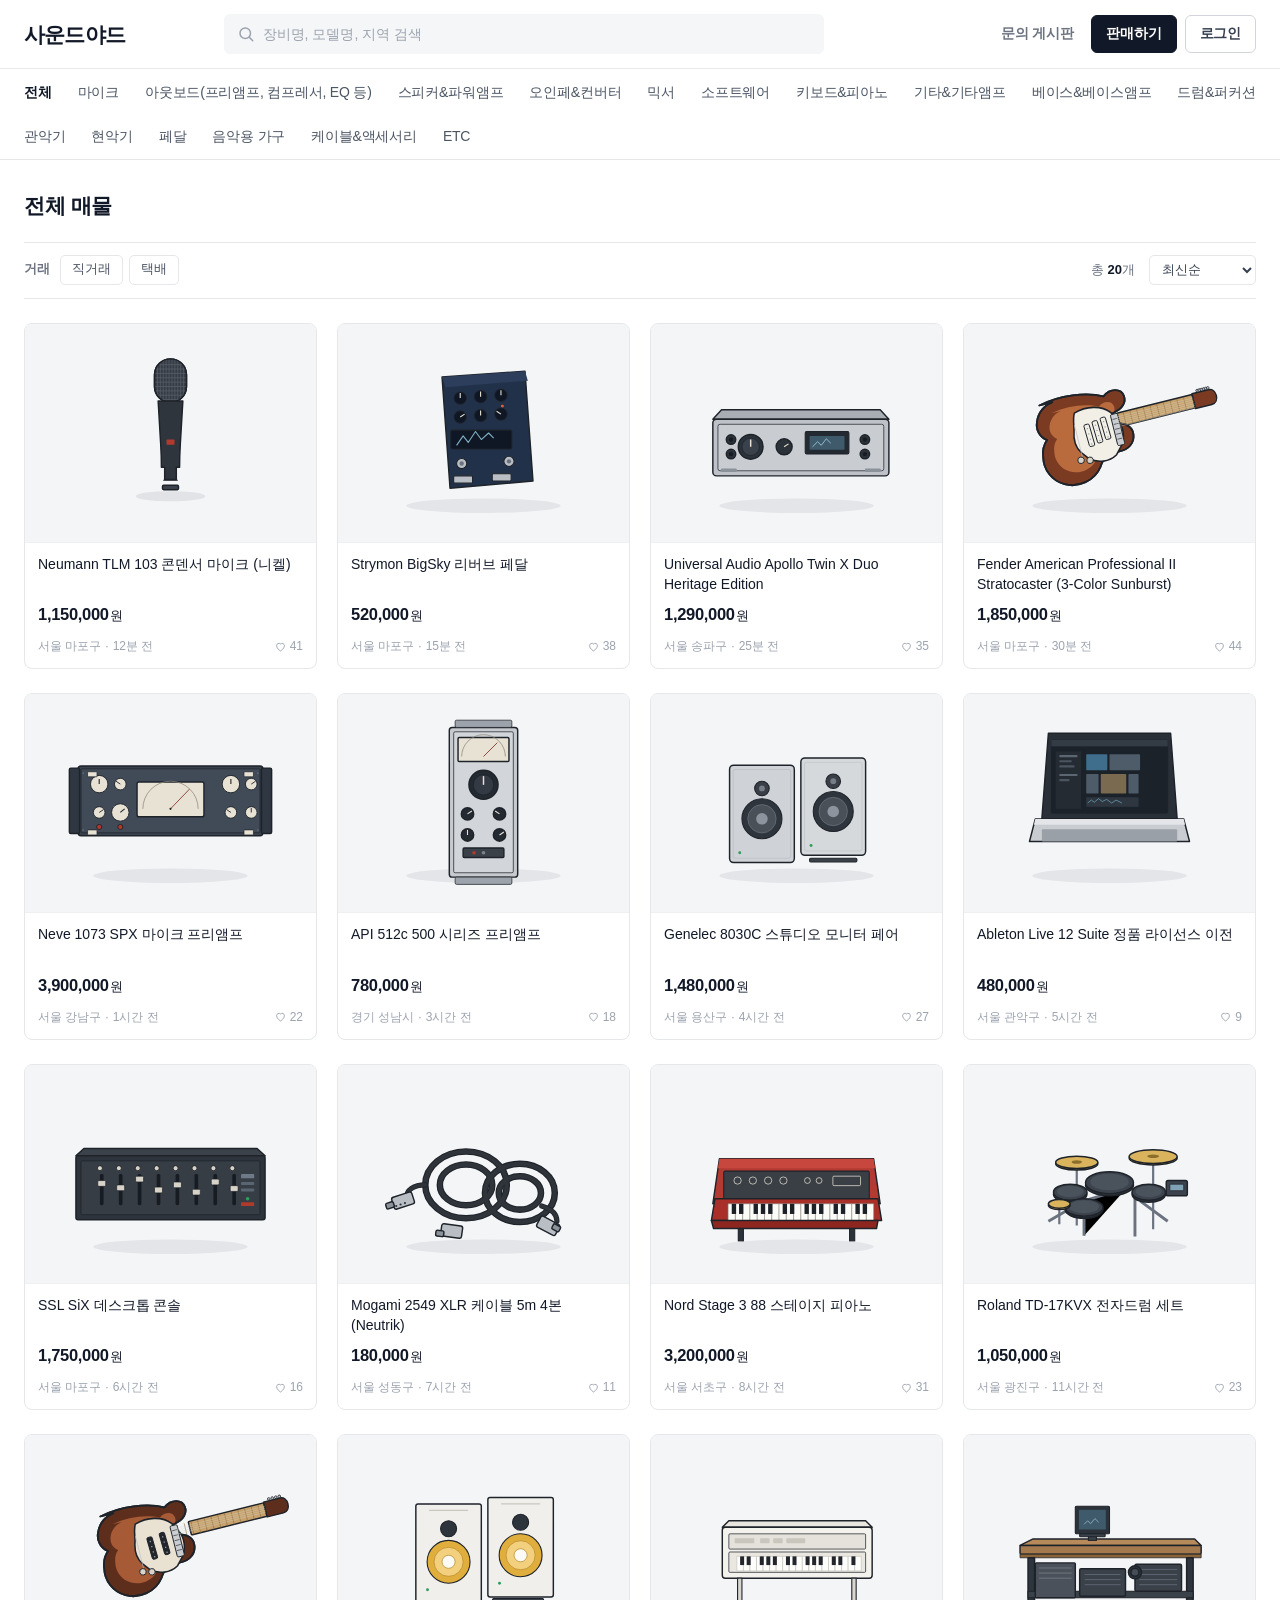
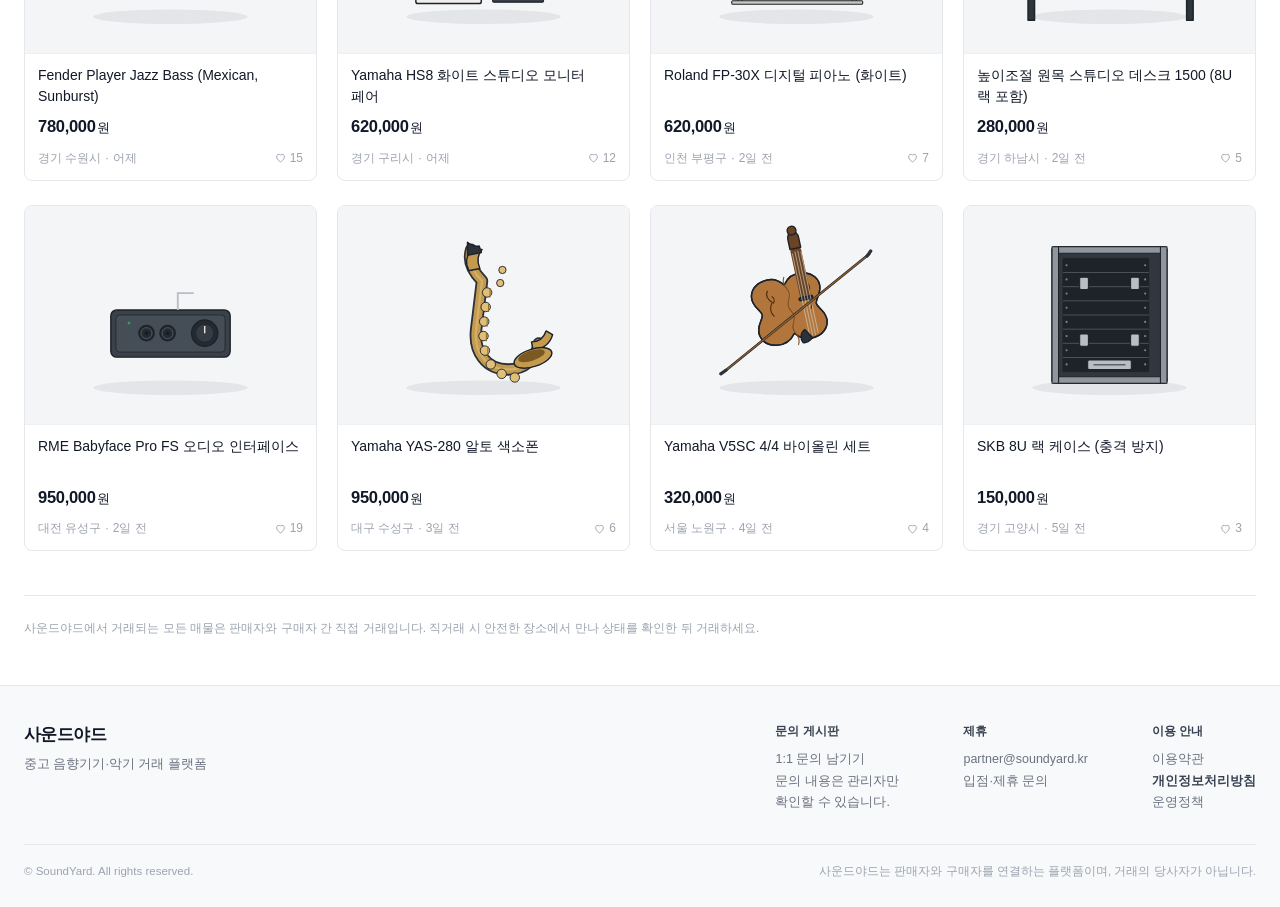
==== index.html @ 19388b5b "관리자 테스트 로그인 추가: 원클릭 로그인, 매물 삭제, 문의 게시판 자동 열람 (v=20261119-4)" ====
<!DOCTYPE html>
<html lang="ko">
<head>
<meta charset="utf-8">
<meta name="viewport" content="width=device-width, initial-scale=1">
<title>사운드야드 - 중고 음향기기·악기 거래</title>
<meta name="description" content="마이크, 아웃보드, 스피커, 오디오 인터페이스부터 기타, 드럼, 관현악기까지. 사운드야드에서 중고 음향기기와 악기를 거래하세요.">
<link rel="icon" href="assets/mic-tlm103.svg" type="image/svg+xml">
<link rel="stylesheet" href="styles.css?v=20261119-4">
</head>
<body>

<header class="site-header">
  <div class="header-inner">
    <a class="logo" href="./" aria-label="사운드야드 홈">사운드야드</a>

    <form class="search" id="search-form" role="search">
      <svg class="search-icon" width="18" height="18" viewBox="0 0 24 24" fill="none" aria-hidden="true">
        <circle cx="11" cy="11" r="7" stroke="#9CA3AF" stroke-width="2"/>
        <path d="M16.5 16.5L21 21" stroke="#9CA3AF" stroke-width="2" stroke-linecap="round"/>
      </svg>
      <input type="search" id="search-input" placeholder="장비명, 모델명, 지역 검색" autocomplete="off" aria-label="장비명, 모델명, 지역 검색">
      <button type="button" class="search-clear" id="search-clear" aria-label="검색어 지우기" hidden>
        <svg width="14" height="14" viewBox="0 0 24 24" aria-hidden="true"><path d="M6 6l12 12M18 6L6 18" stroke="#6B7280" stroke-width="2" stroke-linecap="round"/></svg>
      </button>
    </form>

    <div class="header-actions">
      <button type="button" class="header-link" id="inquiry-btn">문의 게시판</button>
      <button type="button" class="btn btn-primary" id="sell-btn">판매하기</button>
      <button type="button" class="btn btn-outline" id="auth-btn">로그인</button>
      <div class="user-menu" id="user-menu" hidden>
        <span class="user-avatar" id="user-avatar" aria-hidden="true"></span>
        <span class="user-name" id="user-name"></span>
        <button type="button" class="link-btn" id="logout-btn">로그아웃</button>
      </div>
    </div>
  </div>
</header>

<nav class="category-nav" aria-label="카테고리">
  <div class="category-scroll" id="category-nav"></div>
</nav>

<main class="container">
  <div class="list-head">
    <h1 id="list-title">전체 매물</h1>
  </div>

  <section class="filter-bar" aria-label="매물 필터">
    <div class="filter-group">
      <span class="filter-label">거래</span>
      <div class="chips" id="trade-filters">
        <button type="button" class="chip" data-filter="trade" data-value="직거래" aria-pressed="false">직거래</button>
        <button type="button" class="chip" data-filter="trade" data-value="택배" aria-pressed="false">택배</button>
      </div>
    </div>
    <div class="filter-right">
      <span class="result-count" id="result-count">총 0개</span>
      <button type="button" class="reset-btn" id="reset-filters" hidden>필터 초기화</button>
      <label class="sort-wrap">
        <span class="sr-only">정렬</span>
        <select id="sort-select">
          <option value="latest">최신순</option>
          <option value="price-asc">낮은 가격순</option>
          <option value="price-desc">높은 가격순</option>
        </select>
      </label>
    </div>
  </section>

  <section class="listing-grid" id="listing-grid" aria-label="매물 목록"></section>

  <div class="empty-state" id="empty-state" hidden>
    <svg width="44" height="44" viewBox="0 0 24 24" fill="none" aria-hidden="true">
      <circle cx="11" cy="11" r="7" stroke="#C4C9D0" stroke-width="1.6"/>
      <path d="M16.5 16.5L21 21" stroke="#C4C9D0" stroke-width="1.6" stroke-linecap="round"/>
      <path d="M8.5 11h5" stroke="#C4C9D0" stroke-width="1.6" stroke-linecap="round"/>
    </svg>
    <p class="empty-title">조건에 맞는 매물이 없습니다</p>
    <p class="empty-desc">검색어나 필터를 바꿔서 다시 찾아보세요.</p>
    <button type="button" class="btn btn-outline" id="empty-reset">필터 초기화</button>
  </div>

  <div class="list-foot">
    <p>사운드야드에서 거래되는 모든 매물은 판매자와 구매자 간 직접 거래입니다. 직거래 시 안전한 장소에서 만나 상태를 확인한 뒤 거래하세요.</p>
  </div>
</main>

<footer class="site-footer">
  <div class="footer-inner">
    <div class="footer-main">
      <div class="footer-brand">
        <span class="footer-logo">사운드야드</span>
        <p>중고 음향기기·악기 거래 플랫폼</p>
      </div>
      <div class="footer-cols">
        <div class="footer-col">
          <h3>문의 게시판</h3>
          <p><a href="#" id="footer-inquiry">1:1 문의 남기기</a></p>
          <p>문의 내용은 관리자만<br>확인할 수 있습니다.</p>
        </div>
        <div class="footer-col">
          <h3>제휴</h3>
          <p>partner@soundyard.kr</p>
          <p>입점·제휴 문의</p>
        </div>
        <div class="footer-col">
          <h3>이용 안내</h3>
          <p><a href="#" data-noop>이용약관</a></p>
          <p><a href="#" class="footer-strong" data-noop>개인정보처리방침</a></p>
          <p><a href="#" data-noop>운영정책</a></p>
        </div>
      </div>
    </div>
    <div class="footer-bottom">
      <p>© SoundYard. All rights reserved.</p>
      <p>사운드야드는 판매자와 구매자를 연결하는 플랫폼이며, 거래의 당사자가 아닙니다.</p>
    </div>
  </div>
</footer>

<!-- 매물 상세 -->
<div class="modal" id="detail-modal" role="dialog" aria-modal="true" aria-labelledby="detail-title" aria-hidden="true">
  <div class="modal-backdrop" data-close></div>
  <div class="modal-panel detail-panel" role="document">
    <button type="button" class="modal-close" data-close aria-label="닫기">
      <svg width="18" height="18" viewBox="0 0 24 24" aria-hidden="true"><path d="M6 6l12 12M18 6L6 18" stroke="#111827" stroke-width="2" stroke-linecap="round"/></svg>
    </button>
    <div id="detail-content"></div>
  </div>
</div>

<!-- 로그인 (카카오 전용) -->
<div class="modal" id="auth-modal" role="dialog" aria-modal="true" aria-labelledby="auth-title" aria-hidden="true">
  <div class="modal-backdrop" data-close></div>
  <div class="modal-panel auth-panel" role="document">
    <button type="button" class="modal-close" data-close aria-label="닫기">
      <svg width="18" height="18" viewBox="0 0 24 24" aria-hidden="true"><path d="M6 6l12 12M18 6L6 18" stroke="#111827" stroke-width="2" stroke-linecap="round"/></svg>
    </button>

    <h2 class="auth-title" id="auth-title">사운드야드</h2>

    <div class="social-buttons">
      <button type="button" class="social-btn social-kakao" id="kakao-login" data-provider="카카오">
        <svg width="18" height="18" viewBox="0 0 18 18" aria-hidden="true">
          <path fill="#191919" d="M9 2C4.9 2 1.6 4.6 1.6 7.8c0 2 1.3 3.8 3.3 4.9l-.8 2.8c-.1.4.3.7.7.5l3.2-2c.3 0 .6.1 1 .1 4.1 0 7.4-2.6 7.4-5.8S13.1 2 9 2z"/>
        </svg>
        <span>카카오로 시작하기</span>
      </button>
    </div>

    <div class="auth-alt">
      <button type="button" class="auth-admin-btn" id="admin-login">관리자 테스트 로그인</button>
      <p class="auth-admin-note">테스트용 계정입니다. 판매글 작성·삭제와 문의 게시판 열람이 바로 됩니다.</p>
    </div>
  </div>
</div>

<!-- 판매하기 -->
<div class="modal" id="sell-modal" role="dialog" aria-modal="true" aria-labelledby="sell-dialog-title" aria-hidden="true">
  <div class="modal-backdrop" data-close></div>
  <div class="modal-panel sell-panel" role="document">
    <div class="modal-head">
      <h2 id="sell-dialog-title">판매하기</h2>
      <button type="button" class="modal-close modal-close-inline" data-close aria-label="닫기">
        <svg width="18" height="18" viewBox="0 0 24 24" aria-hidden="true"><path d="M6 6l12 12M18 6L6 18" stroke="#111827" stroke-width="2" stroke-linecap="round"/></svg>
      </button>
    </div>

    <form id="sell-form" class="sell-form" novalidate>
      <div class="field">
        <label for="sell-category">카테고리</label>
        <select id="sell-category" name="category" required>
          <option value="">카테고리 선택</option>
        </select>
      </div>
      <div class="field">
        <label for="sell-title">품명</label>
        <input type="text" id="sell-title" name="title" placeholder="예: Neumann TLM 103 콘덴서 마이크" maxlength="60" required>
      </div>
      <div class="field">
        <label for="sell-price">가격</label>
        <div class="price-input">
          <input type="text" id="sell-price" name="price" inputmode="numeric" placeholder="0" autocomplete="off" required>
          <span>원</span>
        </div>
      </div>
      <div class="field">
        <label for="sell-contact">연락처</label>
        <input type="text" id="sell-contact" name="contact" inputmode="tel" placeholder="예: 010-1234-5678 또는 카카오톡 ID" maxlength="40" autocomplete="tel" required>
      </div>
      <div class="field">
        <span class="field-label">사진</span>
        <input type="file" id="sell-photo" accept="image/*" class="sr-only">
        <label for="sell-photo" class="photo-drop" id="photo-drop">
          <svg width="22" height="22" viewBox="0 0 24 24" fill="none" aria-hidden="true">
            <rect x="3" y="4" width="18" height="16" rx="2" stroke="#6B7280" stroke-width="1.7"/>
            <circle cx="9" cy="10" r="1.6" fill="#6B7280"/>
            <path d="M4 17l4.5-4.5 3 3L15 12l5 5" stroke="#6B7280" stroke-width="1.7" stroke-linecap="round" stroke-linejoin="round"/>
          </svg>
          <span>사진 선택 · 자동 WebP 압축</span>
        </label>
        <div class="photo-preview" id="photo-preview" hidden>
          <img id="photo-preview-img" alt="첨부한 사진 미리보기">
          <button type="button" class="photo-remove" id="photo-remove">사진 삭제</button>
        </div>
        <p class="photo-status" id="photo-status" hidden></p>
      </div>
      <p class="field-error" id="sell-error" hidden></p>
      <div class="sell-submit">
        <button type="submit" class="btn btn-primary btn-block" id="sell-submit">등록하기</button>
      </div>
      <p class="field-hint sell-note">사진은 브라우저에서 긴 변 1200px·WebP(품질 0.8)로 압축해 저장합니다. 등록한 매물은 이 브라우저에 보관됩니다.</p>
    </form>
  </div>
</div>

<!-- 문의 게시판 -->
<div class="modal" id="inquiry-modal" role="dialog" aria-modal="true" aria-labelledby="inquiry-dialog-title" aria-hidden="true">
  <div class="modal-backdrop" data-close></div>
  <div class="modal-panel inquiry-panel" role="document">
    <div class="modal-head">
      <h2 id="inquiry-dialog-title">문의 게시판</h2>
      <button type="button" class="modal-close modal-close-inline" data-close aria-label="닫기">
        <svg width="18" height="18" viewBox="0 0 24 24" aria-hidden="true"><path d="M6 6l12 12M18 6L6 18" stroke="#111827" stroke-width="2" stroke-linecap="round"/></svg>
      </button>
    </div>

    <div class="admin-bar" id="admin-bar">
      <span class="admin-state" id="admin-state">일반 이용자 · 문의 내용은 비공개</span>
      <button type="button" class="btn btn-outline btn-sm" id="admin-toggle">관리자 확인</button>
    </div>

    <form class="admin-form" id="admin-form" hidden>
      <input type="password" id="admin-password" placeholder="관리자 비밀번호 (시안: admin1234)" autocomplete="current-password" aria-label="관리자 비밀번호">
      <button type="submit" class="btn btn-primary btn-sm">확인</button>
      <button type="button" class="btn btn-outline btn-sm" id="admin-cancel">취소</button>
    </form>
    <p class="field-error" id="admin-error" hidden></p>

    <button type="button" class="btn btn-primary btn-block inquiry-write-btn" id="inquiry-write-toggle">문의 작성</button>

    <form id="inquiry-form" class="inquiry-form" hidden novalidate>
      <div class="field">
        <label for="inquiry-title">제목</label>
        <input type="text" id="inquiry-title" maxlength="60" placeholder="문의 제목" required>
      </div>
      <div class="field">
        <label for="inquiry-contact">작성자 / 연락처</label>
        <input type="text" id="inquiry-contact" maxlength="40" placeholder="예: 홍길동, 010-1234-5678" required>
      </div>
      <div class="field">
        <label for="inquiry-body">내용</label>
        <textarea id="inquiry-body" rows="4" maxlength="1000" placeholder="문의 내용을 적어 주세요." required></textarea>
      </div>
      <p class="field-error" id="inquiry-error" hidden></p>
      <div class="inquiry-form-actions">
        <button type="button" class="btn btn-outline" id="inquiry-cancel">취소</button>
        <button type="submit" class="btn btn-primary">등록</button>
      </div>
    </form>

    <ul class="inquiry-list" id="inquiry-list"></ul>
  </div>
</div>

<div class="toast" id="toast" role="status" aria-live="polite"></div>

<script src="app.js?v=20261119-4"></script>
</body>
</html>
---- styles.css ----
/* ==========================================================================
   SoundYard — 중고 음향기기·악기 거래
   ========================================================================== */

:root {
  --bg: #ffffff;
  --bg-soft: #f8f9fa;
  --bg-soft-2: #f3f4f6;
  --line: #e5e7eb;
  --line-strong: #d1d5db;
  --ink: #111827;
  --ink-2: #374151;
  --muted: #6b7280;
  --muted-2: #9ca3af;
  --danger: #b42318;
  --radius: 8px;
}

* { box-sizing: border-box; }

html { -webkit-text-size-adjust: 100%; }

body {
  margin: 0;
  background: var(--bg);
  color: var(--ink);
  font-family: "Pretendard", -apple-system, BlinkMacSystemFont, "Apple SD Gothic Neo",
    "Malgun Gothic", "맑은 고딕", "Noto Sans KR", "Segoe UI", sans-serif;
  font-size: 15px;
  line-height: 1.5;
  -webkit-font-smoothing: antialiased;
}

h1, h2, h3, p, dl, dd { margin: 0; }
button, input, select, textarea { font: inherit; color: inherit; }
button { cursor: pointer; background: none; border: 0; padding: 0; }
a { color: inherit; text-decoration: none; }
img { max-width: 100%; display: block; }
[hidden] { display: none !important; }

::selection { background: #111827; color: #fff; }

.sr-only {
  position: absolute; width: 1px; height: 1px; padding: 0; margin: -1px;
  overflow: hidden; clip: rect(0 0 0 0); white-space: nowrap; border: 0;
}

/* ------------------------------------------------------------------ header */

.site-header {
  position: sticky;
  top: 0;
  z-index: 60;
  background: #fff;
  border-bottom: 1px solid var(--line);
}

.header-inner {
  max-width: 1280px;
  margin: 0 auto;
  padding: 0 24px;
  height: 68px;
  display: flex;
  align-items: center;
  gap: 30px;
}

.logo {
  flex: none;
  font-size: 21px;
  font-weight: 800;
  letter-spacing: -0.8px;
  color: var(--ink);
  line-height: 1;
}

.search {
  position: relative;
  display: flex;
  align-items: center;
  flex: 1;
  max-width: 600px;
  height: 40px;
  margin: 0 auto;
  background: #f5f6f7;
  border: 1px solid #f5f6f7;
  border-radius: 6px;
  transition: background-color 0.12s ease, border-color 0.12s ease;
}

.search:focus-within {
  background: #fff;
  border-color: var(--ink);
}

.search-icon {
  position: absolute;
  left: 12px;
  pointer-events: none;
}

.search input {
  width: 100%;
  height: 100%;
  border: 0;
  background: none;
  outline: none;
  padding: 0 38px;
  font-size: 14px;
  color: var(--ink);
}

.search input::placeholder { color: #9ca3af; }
.search input::-webkit-search-cancel-button { -webkit-appearance: none; }

.search-clear {
  position: absolute;
  right: 6px;
  width: 28px;
  height: 28px;
  display: grid;
  place-items: center;
  border-radius: 50%;
}

.search-clear:hover { background: #e9ebee; }

.header-actions {
  flex: none;
  display: flex;
  align-items: center;
  gap: 8px;
  margin-left: auto;
}

.header-link {
  height: 38px;
  padding: 0 10px;
  border-radius: 6px;
  font-size: 13.5px;
  font-weight: 600;
  letter-spacing: -0.2px;
  color: var(--muted);
  white-space: nowrap;
}

.header-link:hover { color: var(--ink); background: var(--bg-soft); }

.btn {
  display: inline-flex;
  align-items: center;
  justify-content: center;
  gap: 6px;
  height: 38px;
  padding: 0 14px;
  border-radius: 6px;
  border: 1px solid transparent;
  font-size: 13.5px;
  font-weight: 600;
  letter-spacing: -0.2px;
  white-space: nowrap;
  transition: background-color 0.12s ease, border-color 0.12s ease, color 0.12s ease;
}

.btn-primary { background: var(--ink); border-color: var(--ink); color: #fff; }
.btn-primary:hover { background: #000; border-color: #000; }

.btn-outline { background: #fff; border-color: var(--line-strong); color: var(--ink-2); }
.btn-outline:hover { background: var(--bg-soft); border-color: #9ca3af; }

.btn-block { width: 100%; height: 44px; font-size: 14px; }

.btn-sm { height: 32px; padding: 0 10px; font-size: 12.5px; }

.user-menu {
  display: flex;
  align-items: center;
  gap: 8px;
  padding-left: 4px;
}

.user-avatar {
  width: 28px;
  height: 28px;
  border-radius: 50%;
  background: var(--ink);
  color: #fff;
  display: grid;
  place-items: center;
  font-size: 12px;
  font-weight: 700;
  flex: none;
}

.user-name {
  font-size: 13.5px;
  font-weight: 600;
  max-width: 90px;
  overflow: hidden;
  text-overflow: ellipsis;
  white-space: nowrap;
}

.user-menu.is-admin .user-avatar { background: #1c6b36; }
.user-menu.is-admin .user-name { color: #1c6b36; }

.link-btn {
  font-size: 12.5px;
  color: var(--muted);
  padding: 4px 2px;
}

.link-btn:hover { color: var(--ink); text-decoration: underline; }

/* -------------------------------------------------------------- categories */

.category-nav {
  background: #fff;
  border-bottom: 1px solid var(--line);
}

.category-scroll {
  max-width: 1280px;
  margin: 0 auto;
  padding: 0 24px;
  display: flex;
  gap: 26px;
  height: 50px;
  overflow-x: auto;
  scrollbar-width: none;
  -ms-overflow-style: none;
}

.category-scroll::-webkit-scrollbar { display: none; }

.cat-btn {
  position: relative;
  flex: none;
  height: 50px;
  font-size: 14px;
  color: #4b5563;
  white-space: nowrap;
  letter-spacing: -0.2px;
}

.cat-btn:hover { color: var(--ink); }

.cat-btn.is-active {
  color: var(--ink);
  font-weight: 700;
}

/* ------------------------------------------------------------------ layout */

.container {
  max-width: 1280px;
  margin: 0 auto;
  padding: 0 24px;
}

.list-head { padding: 30px 0 20px; }

.list-head h1 {
  font-size: 21px;
  font-weight: 700;
  letter-spacing: -0.4px;
}

.list-sub {
  margin-top: 6px;
  font-size: 13px;
  color: var(--muted);
}

/* ------------------------------------------------------------------ filters */

.filter-bar {
  display: flex;
  align-items: center;
  flex-wrap: wrap;
  gap: 24px;
  padding: 12px 0 13px;
  border-top: 1px solid var(--line);
  border-bottom: 1px solid var(--line);
}

.filter-group {
  display: flex;
  align-items: center;
  gap: 10px;
}

.filter-label {
  font-size: 12.5px;
  font-weight: 600;
  color: var(--muted);
}

.chips { display: flex; gap: 6px; }

.chip {
  height: 30px;
  padding: 0 11px;
  border: 1px solid var(--line);
  border-radius: 5px;
  background: #fff;
  font-size: 12.5px;
  color: #4b5563;
  transition: border-color 0.1s ease, background-color 0.1s ease;
}

.chip:hover { border-color: #c7ccd3; background: #fafafa; }

.chip[aria-pressed="true"] {
  background: var(--ink);
  border-color: var(--ink);
  color: #fff;
  font-weight: 600;
}

.filter-right {
  margin-left: auto;
  display: flex;
  align-items: center;
  gap: 14px;
}

.result-count { font-size: 13px; color: var(--muted); white-space: nowrap; }
.result-count strong { color: var(--ink); font-weight: 700; }

.reset-btn {
  font-size: 12.5px;
  color: var(--muted);
  text-decoration: underline;
  text-underline-offset: 2px;
}

.reset-btn:hover { color: var(--ink); }

.sort-wrap select {
  height: 30px;
  padding: 0 8px;
  border: 1px solid var(--line);
  border-radius: 5px;
  background: #fff;
  font-size: 12.5px;
  color: var(--ink-2);
  cursor: pointer;
}

/* --------------------------------------------------------------------- grid */

.listing-grid {
  display: grid;
  grid-template-columns: repeat(4, minmax(0, 1fr));
  gap: 24px 20px;
  padding: 24px 0 44px;
}

.listing-card {
  display: flex;
  flex-direction: column;
  text-align: left;
  border: 1px solid var(--line);
  border-radius: var(--radius);
  background: #fff;
  overflow: hidden;
  transition: border-color 0.12s ease;
}

.listing-card:hover { border-color: #c3c9d1; }
.listing-card:focus-visible { outline: 2px solid var(--ink); outline-offset: 2px; }

.listing-card.is-new { outline: 2px solid var(--ink); outline-offset: 2px; }

.card-thumb {
  position: relative;
  aspect-ratio: 4 / 3;
  background: var(--bg-soft-2);
  border-bottom: 1px solid #eef0f2;
}

.card-thumb img {
  width: 100%;
  height: 100%;
  object-fit: cover;
}

.card-body {
  padding: 11px 13px 13px;
  display: flex;
  flex-direction: column;
  flex: 1;
}

.card-title {
  font-size: 14px;
  font-weight: 500;
  line-height: 1.45;
  color: var(--ink);
  min-height: 40.5px;
  display: -webkit-box;
  -webkit-line-clamp: 2;
  -webkit-box-orient: vertical;
  overflow: hidden;
  word-break: keep-all;
}

.card-price {
  margin-top: 8px;
  font-size: 16.5px;
  font-weight: 700;
  letter-spacing: -0.3px;
}

.card-price .won { font-size: 13px; font-weight: 500; margin-left: 1px; }

.card-foot {
  display: flex;
  align-items: center;
  justify-content: space-between;
  gap: 8px;
  margin-top: auto;
  padding-top: 10px;
  font-size: 12px;
  color: var(--muted-2);
}

.card-foot .region-time {
  display: flex;
  gap: 4px;
  flex: 1 1 auto;
  min-width: 0;
  overflow: hidden;
}

.card-foot .region {
  flex: 0 1 auto;
  min-width: 0;
  overflow: hidden;
  text-overflow: ellipsis;
  white-space: nowrap;
}

.card-foot .region-time > span:last-child {
  flex: none;
  white-space: nowrap;
}

.card-foot .dot { flex: none; }

.card-likes {
  flex: none;
  display: inline-flex;
  align-items: center;
  gap: 3px;
}

.card-likes svg { width: 13px; height: 13px; }

/* --------------------------------------------------------------- empty state */

.empty-state {
  padding: 84px 0 96px;
  text-align: center;
  color: var(--muted);
}

.empty-state svg { margin: 0 auto 16px; display: block; }

.empty-title {
  font-size: 15px;
  font-weight: 600;
  color: var(--ink-2);
}

.empty-desc {
  margin-top: 6px;
  font-size: 13px;
  color: var(--muted);
}

.empty-state .btn { margin-top: 18px; }

.list-foot {
  border-top: 1px solid var(--line);
  padding: 22px 0 46px;
}

.list-foot p {
  font-size: 12px;
  line-height: 1.7;
  color: var(--muted-2);
  max-width: 760px;
}

/* ------------------------------------------------------------------- footer */

.site-footer {
  border-top: 1px solid var(--line);
  background: var(--bg-soft);
}

.footer-inner {
  max-width: 1280px;
  margin: 0 auto;
  padding: 36px 24px 26px;
}

.footer-main {
  display: flex;
  justify-content: space-between;
  gap: 48px;
  flex-wrap: wrap;
}

.footer-brand p {
  margin-top: 8px;
  font-size: 12.5px;
  color: var(--muted);
}

.footer-logo {
  font-size: 17px;
  font-weight: 800;
  letter-spacing: -0.6px;
}

.footer-cols {
  display: flex;
  gap: 64px;
  flex-wrap: wrap;
}

.footer-col h3 {
  font-size: 12px;
  font-weight: 700;
  color: var(--ink-2);
  margin-bottom: 9px;
}

.footer-col p {
  font-size: 12.5px;
  line-height: 1.75;
  color: var(--muted);
}

.footer-tel {
  font-size: 15px !important;
  font-weight: 700;
  color: var(--ink) !important;
  margin-bottom: 3px;
}

.footer-col a:hover { text-decoration: underline; }

.footer-strong { font-weight: 700; color: var(--ink-2); }

.footer-bottom {
  margin-top: 30px;
  padding-top: 18px;
  border-top: 1px solid var(--line);
  display: flex;
  justify-content: space-between;
  gap: 16px;
  flex-wrap: wrap;
  font-size: 11.5px;
  color: var(--muted-2);
}

/* ------------------------------------------------------------------- modals */

.modal { position: fixed; inset: 0; z-index: 100; display: none; }

.modal.is-open {
  display: flex;
  align-items: center;
  justify-content: center;
  padding: 24px;
}

.modal-backdrop {
  position: absolute;
  inset: 0;
  background: rgba(17, 24, 39, 0.5);
}

.modal-panel {
  position: relative;
  width: 100%;
  background: #fff;
  border-radius: 10px;
  box-shadow: 0 24px 60px rgba(17, 24, 39, 0.22);
  max-height: calc(100vh - 48px);
  overflow: auto;
  overscroll-behavior: contain;
}

.modal-close {
  position: absolute;
  top: 14px;
  right: 14px;
  z-index: 5;
  width: 32px;
  height: 32px;
  display: grid;
  place-items: center;
  background: #fff;
  border: 1px solid var(--line);
  border-radius: 50%;
}

.modal-close:hover { background: var(--bg-soft-2); }

/* ------------------------------------------------------------- detail modal */

.detail-panel { max-width: 980px; }

#detail-content {
  position: relative;
  display: grid;
  grid-template-columns: 1fr 1fr;
  grid-template-areas:
    "media body"
    "desc body"
    "seller body";
  grid-template-rows: auto auto 1fr;
  align-items: start;
}

#detail-content::before {
  content: "";
  position: absolute;
  left: 50%;
  top: 0;
  bottom: 0;
  width: 1px;
  background: var(--line);
  pointer-events: none;
}

.detail-media {
  grid-area: media;
  padding: 26px 24px 18px;
}

.detail-seller {
  grid-area: seller;
  padding: 0 24px 24px;
}

.detail-seller .seller { margin-top: 0; }

.detail-desc {
  grid-area: desc;
  padding: 0 24px 20px;
}

.detail-desc h3 { margin-top: 0; }

.detail-media img {
  width: 100%;
  aspect-ratio: 4 / 3;
  object-fit: cover;
  border: 1px solid var(--line);
  border-radius: 6px;
  background: var(--bg-soft-2);
}

.detail-body { grid-area: body; padding: 28px 30px 26px; }

.detail-eyebrow {
  font-size: 12px;
  color: var(--muted);
  margin-bottom: 8px;
  padding-right: 24px;
}

.detail-eyebrow span { color: var(--muted-2); }

.detail-title {
  font-size: 20px;
  font-weight: 700;
  line-height: 1.4;
  letter-spacing: -0.4px;
  padding-right: 24px;
}

.detail-price {
  margin-top: 14px;
  font-size: 24px;
  font-weight: 800;
  letter-spacing: -0.6px;
}

.detail-price .won { font-size: 15px; font-weight: 500; margin-left: 2px; }

.detail-tags {
  display: flex;
  flex-wrap: wrap;
  gap: 6px;
  margin-top: 12px;
}

.detail-tag {
  height: 24px;
  padding: 0 8px;
  display: inline-flex;
  align-items: center;
  border: 1px solid var(--line);
  border-radius: 4px;
  background: var(--bg-soft);
  font-size: 11.5px;
  font-weight: 500;
  color: #4b5563;
}

.detail-desc h3,
.detail-section h3 {
  font-size: 13.5px;
  font-weight: 700;
  margin: 0 0 8px;
}

.detail-section h3 { margin-top: 22px; }

.detail-desc p {
  font-size: 13.5px;
  line-height: 1.75;
  color: var(--ink-2);
  white-space: pre-line;
}

.seller {
  margin-top: 22px;
  display: flex;
  align-items: center;
  gap: 12px;
  padding: 14px 15px;
  border: 1px solid var(--line);
  border-radius: var(--radius);
  background: #fcfcfd;
}

.seller-avatar {
  width: 40px;
  height: 40px;
  flex: none;
  border-radius: 50%;
  background: var(--bg-soft-2);
  color: #4b5563;
  display: grid;
  place-items: center;
  font-size: 15px;
  font-weight: 700;
}

.seller-info { min-width: 0; }

.seller-name {
  font-size: 13.5px;
  font-weight: 700;
}

.seller-meta {
  margin-top: 3px;
  font-size: 12px;
  color: var(--muted);
}

.seller-stats {
  margin-left: auto;
  flex: none;
  text-align: right;
  font-size: 11.5px;
  line-height: 1.55;
  color: var(--muted);
}

.seller-stats b { color: var(--ink); }

.detail-contact {
  margin-top: 12px;
  font-size: 13px;
  color: var(--muted);
}

.detail-contact b {
  font-weight: 600;
  color: var(--ink);
}

.detail-stats {
  display: flex;
  gap: 12px;
  margin-top: 16px;
  font-size: 12px;
  color: var(--muted-2);
}

.detail-actions {
  display: flex;
  gap: 8px;
  margin-top: 20px;
}

.btn-wish {
  flex: none;
  min-width: 106px;
  height: 44px;
  border: 1px solid var(--line-strong);
  background: #fff;
  color: var(--ink-2);
}

.btn-wish:hover { background: var(--bg-soft); border-color: #9ca3af; }
.btn-wish.is-active { border-color: var(--ink); color: var(--ink); font-weight: 700; }
.btn-wish svg { width: 16px; height: 16px; }

.btn-chat {
  flex: 1;
  height: 44px;
  background: var(--ink);
  border-color: var(--ink);
  color: #fff;
}

.btn-chat:hover { background: #000; }

.detail-manage {
  display: flex;
  align-items: center;
  gap: 10px;
  margin-top: 10px;
}

.btn-delete {
  display: inline-flex;
  align-items: center;
  height: 34px;
  padding: 0 12px;
  border: 1px solid #f0c9c4;
  border-radius: 6px;
  background: #fff;
  color: var(--danger);
  font-size: 12.5px;
  font-weight: 600;
  transition: background-color 0.12s ease, border-color 0.12s ease;
}

.btn-delete:hover { background: #fdf3f2; border-color: #dfa39b; }

.detail-manage-note { font-size: 11.5px; color: var(--muted-2); }

.chat-box {
  margin-top: 12px;
  padding: 12px;
  border: 1px solid var(--line);
  border-radius: var(--radius);
  background: var(--bg-soft);
}

.chat-box label {
  display: block;
  font-size: 12px;
  font-weight: 600;
  color: var(--ink-2);
  margin-bottom: 7px;
}

.chat-box textarea {
  width: 100%;
  min-height: 74px;
  padding: 9px 10px;
  border: 1px solid var(--line-strong);
  border-radius: 6px;
  background: #fff;
  font-size: 13px;
  line-height: 1.55;
  resize: vertical;
  outline: none;
}

.chat-box textarea:focus { border-color: var(--ink); }

.chat-box-actions {
  display: flex;
  justify-content: flex-end;
  gap: 6px;
  margin-top: 8px;
}

.chat-box-actions .btn { height: 34px; font-size: 12.5px; }

/* --------------------------------------------------------------- auth modal */

.auth-panel {
  max-width: 400px;
  padding: 32px 30px 28px;
}

.auth-title {
  text-align: center;
  font-size: 22px;
  font-weight: 800;
  letter-spacing: -0.5px;
  margin: 10px 0 24px;
}

.auth-sub {
  text-align: center;
  font-size: 13px;
  color: var(--muted);
  margin-bottom: 20px;
}

.form-notice {
  margin: 0 0 14px;
  padding: 9px 11px;
  border: 1px solid #f0e0b8;
  border-radius: 6px;
  background: #fff8e6;
  font-size: 12.5px;
  line-height: 1.5;
  color: #7a5a12;
}

.auth-tabs {
  display: flex;
  border-bottom: 1px solid var(--line);
  margin-bottom: 18px;
}

.auth-tab {
  flex: 1;
  height: 42px;
  margin-bottom: -1px;
  border-bottom: 2px solid transparent;
  font-size: 14px;
  color: var(--muted);
}

.auth-tab.is-active {
  color: var(--ink);
  font-weight: 700;
  border-bottom-color: var(--ink);
}

.field { margin-bottom: 13px; }

.field label,
.field-label {
  display: block;
  margin-bottom: 6px;
  font-size: 12.5px;
  font-weight: 600;
  color: var(--ink-2);
}

.field input,
.field select,
.field textarea {
  width: 100%;
  height: 42px;
  padding: 0 11px;
  border: 1px solid #d8dce1;
  border-radius: 6px;
  background: #fff;
  font-size: 14px;
  outline: none;
  transition: border-color 0.12s ease;
}

.field textarea {
  height: auto;
  padding: 10px 11px;
  line-height: 1.6;
  resize: vertical;
}

.field input:focus,
.field select:focus,
.field textarea:focus { border-color: var(--ink); }

.field input::placeholder,
.field textarea::placeholder { color: #adb2ba; }

.field-error {
  margin: -2px 0 10px;
  font-size: 12px;
  color: var(--danger);
}

.check {
  display: flex;
  align-items: flex-start;
  gap: 8px;
  font-size: 12.5px;
  line-height: 1.5;
  color: #4b5563;
  cursor: pointer;
}

.check input {
  width: 16px;
  height: 16px;
  margin: 1px 0 0;
  flex: none;
  accent-color: var(--ink);
}

.check-row { display: flex; gap: 18px; }

.auth-links {
  display: flex;
  justify-content: center;
  gap: 8px;
  margin-top: 12px;
  font-size: 12px;
  color: var(--muted);
}

.auth-links a:hover { text-decoration: underline; }

.auth-divider {
  display: flex;
  align-items: center;
  gap: 12px;
  margin: 20px 0 14px;
  font-size: 12px;
  color: var(--muted-2);
}

.auth-divider::before,
.auth-divider::after {
  content: "";
  flex: 1;
  height: 1px;
  background: var(--line);
}

.social-btn {
  width: 100%;
  height: 44px;
  display: flex;
  align-items: center;
  justify-content: center;
  gap: 8px;
  margin-bottom: 8px;
  border-radius: 6px;
  font-size: 13.5px;
  font-weight: 600;
}

.social-google {
  background: #fff;
  border: 1px solid var(--line-strong);
  color: var(--ink-2);
}

.social-google:hover { background: var(--bg-soft); }

.social-kakao {
  background: #fee500;
  border: 1px solid #fee500;
  color: #191919;
}

.social-kakao:hover { background: #f6dd00; border-color: #f6dd00; }

.auth-demo {
  margin-top: 14px;
  text-align: center;
  font-size: 11.5px;
  line-height: 1.5;
  color: var(--muted-2);
}

.auth-alt {
  margin-top: 18px;
  padding-top: 16px;
  border-top: 1px solid var(--line);
  text-align: center;
}

.auth-admin-btn {
  padding: 4px 6px;
  font-size: 12.5px;
  font-weight: 600;
  color: var(--muted);
  text-decoration: underline;
  text-underline-offset: 3px;
  text-decoration-color: var(--line-strong);
}

.auth-admin-btn:hover { color: var(--ink-2); text-decoration-color: var(--muted-2); }

.auth-admin-note {
  margin-top: 6px;
  font-size: 11.5px;
  line-height: 1.5;
  color: var(--muted-2);
}

/* --------------------------------------------------------------- sell modal */

.sell-panel {
  max-width: 560px;
  padding: 0 30px 24px;
}

.modal-head {
  position: sticky;
  top: 0;
  z-index: 2;
  display: flex;
  align-items: center;
  justify-content: space-between;
  padding: 22px 0 16px;
  margin-bottom: 18px;
  border-bottom: 1px solid var(--line);
  background: #fff;
}

.modal-head h2 {
  font-size: 18px;
  font-weight: 700;
  letter-spacing: -0.3px;
}

.modal-close-inline { position: static; }

.price-input { position: relative; }
.price-input input { padding-right: 34px; }

.price-input span {
  position: absolute;
  right: 12px;
  top: 50%;
  transform: translateY(-50%);
  font-size: 13px;
  color: var(--muted);
  pointer-events: none;
}

.segmented {
  display: flex;
  border: 1px solid #d8dce1;
  border-radius: 6px;
  overflow: hidden;
}

.segment {
  flex: 1;
  height: 40px;
  border-right: 1px solid var(--line);
  background: #fff;
  font-size: 13px;
  color: #4b5563;
}

.segment:last-child { border-right: 0; }
.segment:hover { background: var(--bg-soft); }

.segment[aria-checked="true"] {
  background: var(--ink);
  color: #fff;
  font-weight: 600;
}

.field-hint {
  margin-top: 6px;
  text-align: right;
  font-size: 11.5px;
  color: var(--muted-2);
}

.sell-note { text-align: left; margin-top: 10px; line-height: 1.5; }

.sell-submit { margin-top: 8px; }

/* ------------------------------------------------------- sell: photo upload */

.photo-drop {
  display: flex;
  align-items: center;
  justify-content: center;
  gap: 8px;
  min-height: 84px;
  padding: 14px;
  border: 1px dashed #d8dce1;
  border-radius: 6px;
  background: #fbfbfc;
  font-size: 12.5px;
  line-height: 1.4;
  color: var(--muted);
  text-align: center;
  cursor: pointer;
  transition: border-color 0.12s ease, background-color 0.12s ease;
}

.photo-drop:hover { border-color: #9ca3af; background: var(--bg-soft); }
.photo-drop.is-busy { opacity: 0.6; pointer-events: none; }

/* .field input의 width:100%가 .sr-only를 덮지 않도록 파일 입력을 제자리에 고정 */
.field input.sr-only {
  position: absolute;
  width: 1px;
  height: 1px;
  padding: 0;
  margin: -1px;
  border: 0;
  overflow: hidden;
  clip: rect(0 0 0 0);
  white-space: nowrap;
}

.photo-preview {
  border: 1px solid var(--line);
  border-radius: 6px;
  background: var(--bg-soft-2);
  overflow: hidden;
  position: relative;
}

.photo-preview img { width: 100%; max-height: 260px; object-fit: contain; background: #fff; }

.photo-remove {
  position: absolute;
  top: 8px;
  right: 8px;
  height: 28px;
  padding: 0 10px;
  border-radius: 5px;
  background: rgba(17, 24, 39, 0.82);
  color: #fff;
  font-size: 11.5px;
  font-weight: 600;
}

.photo-status {
  margin-top: 7px;
  font-size: 11.5px;
  line-height: 1.5;
  color: var(--muted);
}

/* --------------------------------------------------------------- inquiry board */

.inquiry-panel {
  max-width: 580px;
  padding: 0 30px 24px;
}

.admin-bar {
  display: flex;
  align-items: center;
  justify-content: space-between;
  gap: 12px;
  margin-bottom: 14px;
  padding: 10px 12px;
  border: 1px solid var(--line);
  border-radius: 6px;
  background: var(--bg-soft);
}

.admin-bar.is-admin { border-color: #b7e0c2; background: #f0fbf3; }

.admin-state { font-size: 12px; line-height: 1.45; color: var(--muted); }
.admin-bar.is-admin .admin-state { color: #1c6b36; font-weight: 600; }

.admin-form { display: flex; gap: 6px; margin: -4px 0 10px; }

.admin-form input {
  flex: 1;
  min-width: 0;
  height: 34px;
  padding: 0 10px;
  border: 1px solid #d8dce1;
  border-radius: 6px;
  font-size: 13px;
  outline: none;
}

.admin-form input:focus { border-color: var(--ink); }

.inquiry-write-btn { margin-bottom: 14px; }

.inquiry-form {
  padding: 14px;
  margin-bottom: 16px;
  border: 1px solid var(--line);
  border-radius: 8px;
  background: var(--bg-soft);
}

.inquiry-form-actions { display: flex; justify-content: flex-end; gap: 6px; }
.inquiry-form-actions .btn { height: 36px; font-size: 13px; }

.inquiry-list {
  list-style: none;
  margin: 0;
  padding: 0;
  display: flex;
  flex-direction: column;
  gap: 8px;
}

.inquiry-item {
  padding: 12px 13px;
  border: 1px solid var(--line);
  border-radius: 7px;
  background: #fff;
}

.inquiry-item.is-locked { background: var(--bg-soft); }
.inquiry-item.is-admin-view { border-color: #d6e6da; }

.inquiry-row { display: flex; align-items: center; gap: 8px; }
.inquiry-lock { display: inline-flex; flex: none; }

.inquiry-title {
  flex: 1;
  min-width: 0;
  font-size: 13.5px;
  font-weight: 600;
  color: var(--ink);
  overflow: hidden;
  text-overflow: ellipsis;
  white-space: nowrap;
}

.inquiry-item.is-locked .inquiry-title { font-weight: 500; color: var(--muted); }
.inquiry-date { flex: none; font-size: 11.5px; color: var(--muted-2); }
.inquiry-meta { margin-top: 5px; font-size: 11.5px; color: var(--muted-2); }

.inquiry-body {
  margin-top: 8px;
  padding-top: 8px;
  border-top: 1px solid var(--line);
  font-size: 13px;
  line-height: 1.65;
  color: var(--ink-2);
  white-space: pre-wrap;
  word-break: break-word;
}

.inquiry-empty {
  padding: 26px 0;
  text-align: center;
  font-size: 12.5px;
  color: var(--muted-2);
}

/* -------------------------------------------------------------------- toast */

.toast {
  position: fixed;
  left: 50%;
  bottom: 28px;
  z-index: 200;
  max-width: calc(100% - 40px);
  padding: 11px 18px;
  border-radius: 6px;
  background: var(--ink);
  color: #fff;
  font-size: 13px;
  line-height: 1.4;
  transform: translate(-50%, 8px);
  opacity: 0;
  visibility: hidden;
  transition: opacity 0.18s ease, transform 0.18s ease, visibility 0.18s;
  pointer-events: none;
}

.toast.is-show {
  opacity: 1;
  visibility: visible;
  transform: translate(-50%, 0);
}

/* ---------------------------------------------------------------- responsive */

@media (min-width: 1200px) {
  .category-scroll {
    flex-wrap: wrap;
    height: auto;
    overflow: visible;
    row-gap: 0;
    padding-top: 1px;
    padding-bottom: 1px;
  }

  .cat-btn { height: 44px; }
}

@media (max-width: 1100px) {
  .listing-grid { grid-template-columns: repeat(3, minmax(0, 1fr)); }
}

@media (max-width: 900px) {
  .header-inner { gap: 16px; }
  .search { max-width: none; }
  .footer-cols { gap: 44px; }
}

@media (max-width: 760px) {
  .listing-grid { grid-template-columns: repeat(2, minmax(0, 1fr)); }

  .header-inner {
    flex-wrap: wrap;
    height: auto;
    padding: 12px 16px 0;
    gap: 0 12px;
  }

  .logo { font-size: 20px; }

  .header-actions { order: 2; margin-left: auto; }
  .header-actions .btn { height: 36px; padding: 0 11px; font-size: 12.5px; }
  .header-link { display: none; }

  .search {
    order: 3;
    flex-basis: 100%;
    max-width: none;
    margin: 10px 0 12px;
    height: 40px;
  }

  .category-scroll { padding: 0 16px; gap: 22px; height: 48px; }
  .cat-btn { height: 48px; font-size: 13.5px; }

  .container { padding: 0 16px; }
  .list-head { padding: 22px 0 14px; }
  .list-head h1 { font-size: 19px; }

  .filter-bar { gap: 10px 18px; padding: 11px 0 12px; }
  .filter-label { display: none; }
  .chips { flex-wrap: wrap; }
  .filter-right { width: 100%; margin-left: 0; justify-content: space-between; }
  .filter-right .reset-btn { margin-left: auto; }
  .result-count { font-size: 12.5px; }

  .listing-grid { gap: 16px 12px; padding: 18px 0 36px; }
  .card-body { padding: 10px 11px 11px; }
  .card-title { font-size: 13.5px; min-height: 39px; }
  .card-price { font-size: 15.5px; }
  .card-foot { font-size: 11.5px; }

  .modal.is-open { padding: 0; align-items: flex-end; }
  .modal-panel {
    max-height: 92vh;
    border-radius: 14px 14px 0 0;
  }

  #detail-content {
    grid-template-columns: 1fr;
    grid-template-areas:
      "media"
      "body"
      "desc"
      "seller";
  }
  .detail-media { padding: 20px 20px 0; }
  .detail-body { padding: 18px 20px 22px; }
  .detail-seller { padding: 0 20px 24px; }
  .detail-desc { padding: 0 20px 18px; }
  #detail-content::before { display: none; }
  .detail-title { font-size: 18px; padding-right: 0; }
  .detail-price { font-size: 21px; }
  .seller-stats { display: none; }

  .auth-panel {
    max-width: none;
    padding: 26px 20px 22px;
    border-radius: 18px 18px 0 0;
  }

  .sell-panel {
    max-width: none;
    padding: 0 20px 24px;
    border-radius: 18px 18px 0 0;
  }

  .inquiry-panel {
    max-width: none;
    padding: 0 20px 24px;
    border-radius: 18px 18px 0 0;
  }

  .footer-inner { padding: 30px 16px 22px; }
  .footer-main { gap: 28px; }
  .footer-cols { gap: 32px 44px; }
  .footer-bottom { flex-direction: column; gap: 6px; }
}

@media (max-width: 380px) {
  .card-foot { font-size: 11px; }
  .card-foot .dot,
  .card-foot .region-time > span:last-child { display: none; }
}

@media (max-width: 420px) {
  .header-inner { padding: 10px 14px 0; }
  .logo { font-size: 18px; }
  .header-actions { gap: 6px; }
  .header-actions .btn { padding: 0 9px; font-size: 12px; }
  .user-name { max-width: 62px; }
  .container { padding: 0 14px; }
  .category-scroll { padding: 0 14px; }
  .listing-grid { gap: 14px 10px; }
  .card-title { font-size: 13px; }
  .detail-media { padding: 16px 16px 0; }
  .detail-body { padding: 16px 16px 20px; }
}
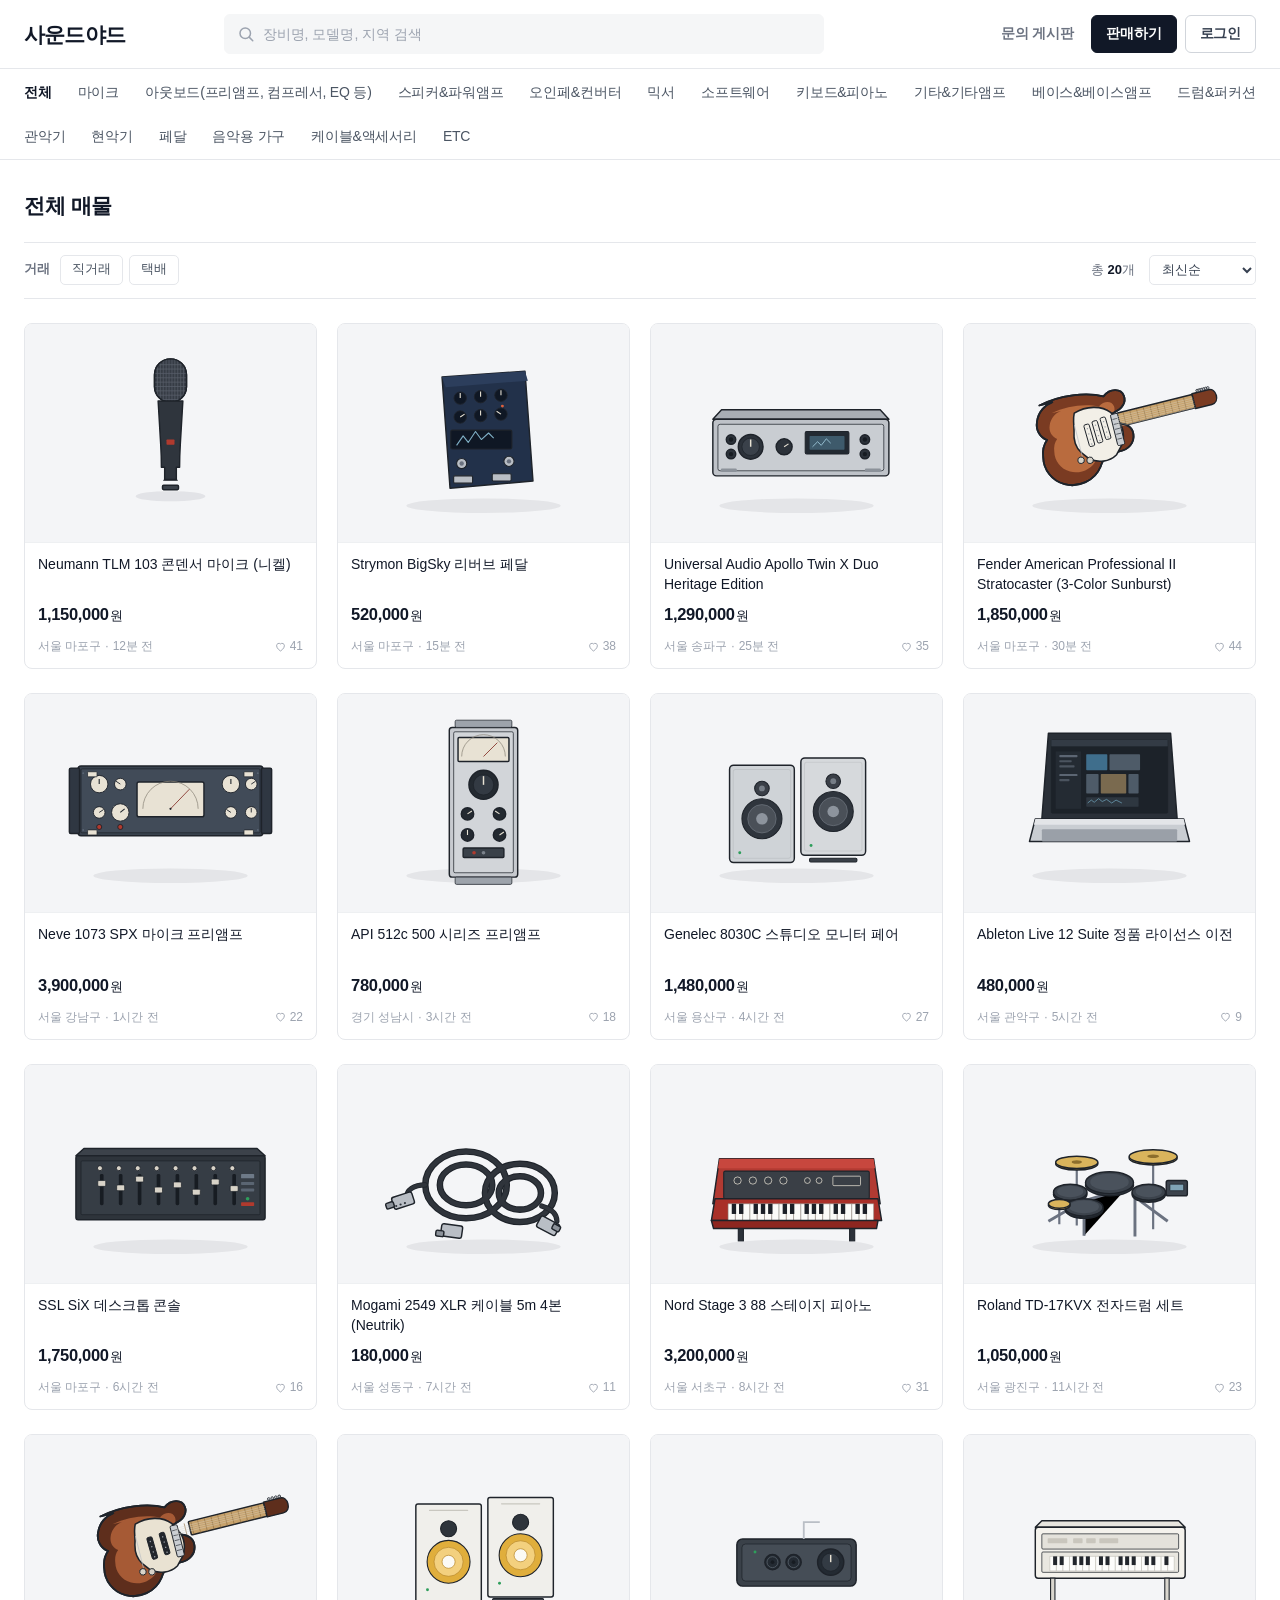
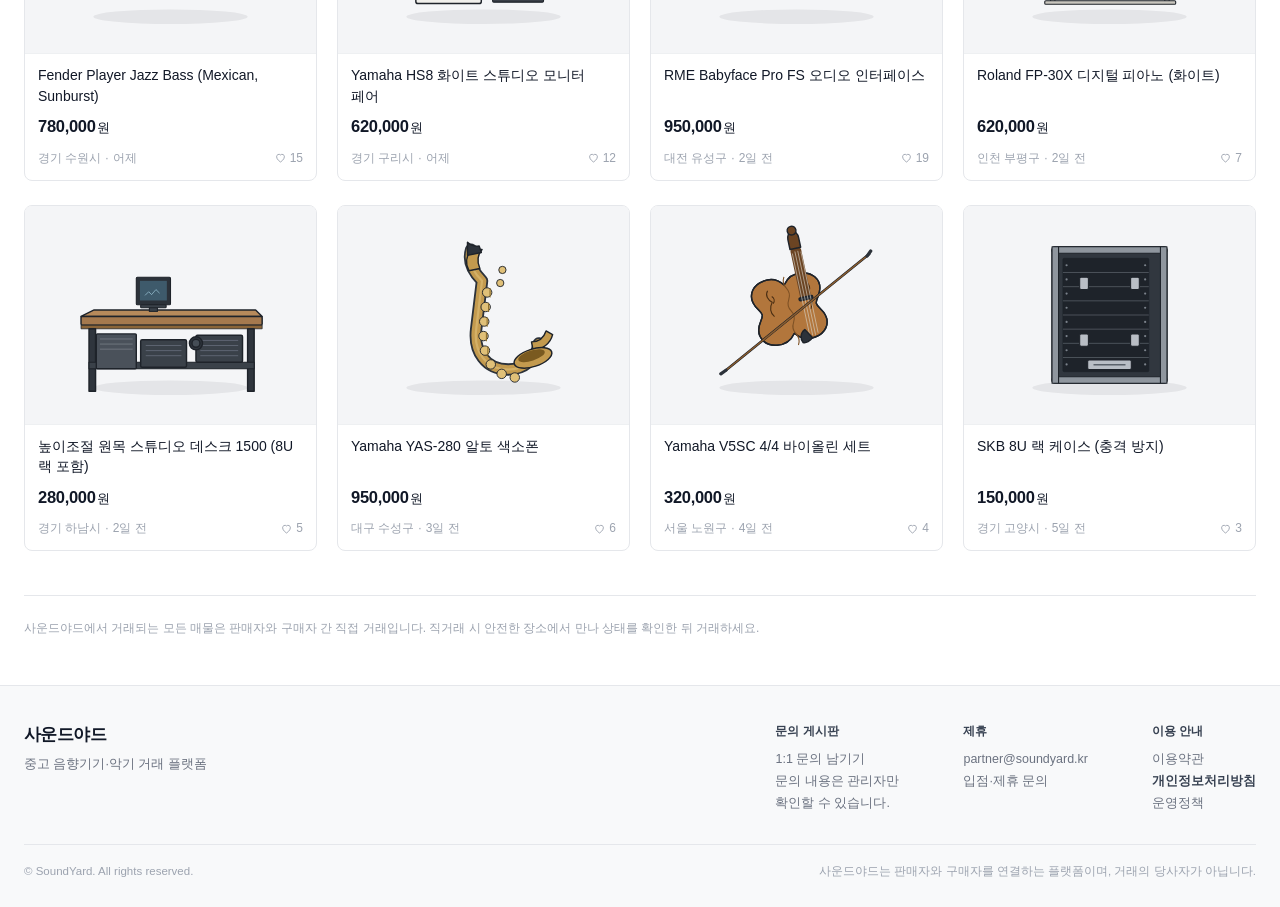
==== commit 90ca11c1: "관리자 테스트 로그인 안내 문구 한 줄로 정리" ====
--- a/index.html
+++ b/index.html
@@ -152,7 +152,7 @@
 
     <div class="auth-alt">
       <button type="button" class="auth-admin-btn" id="admin-login">관리자 테스트 로그인</button>
-      <p class="auth-admin-note">테스트용 계정입니다. 판매글 작성·삭제와 문의 게시판 열람이 바로 됩니다.</p>
+      <p class="auth-admin-note">테스트용 계정 · 판매글 작성/삭제, 문의 열람</p>
     </div>
   </div>
 </div>
--- a/styles.css
+++ b/styles.css
@@ -1100,6 +1100,7 @@
   font-size: 11.5px;
   line-height: 1.5;
   color: var(--muted-2);
+  word-break: keep-all;
 }
 
 /* --------------------------------------------------------------- sell modal */
